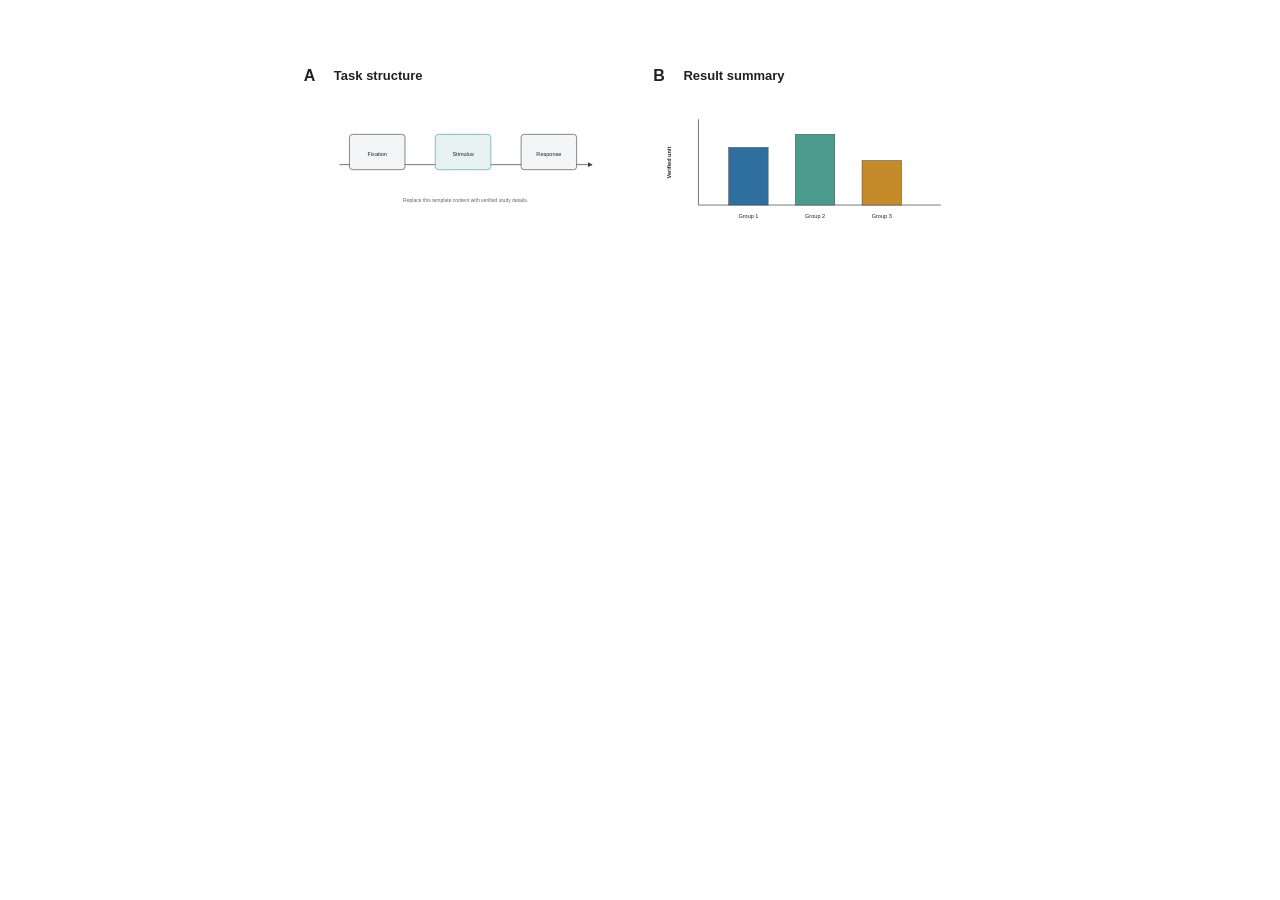
==== assets/html-figure-template/index.html @ 68eb80d0 "Add academic figure refiner skill" ====
<!doctype html>
<html lang="en">
  <head>
    <meta charset="utf-8" />
    <meta name="viewport" content="width=device-width, initial-scale=1" />
    <meta name="lavish-live-reload" content="root" />
    <title>Academic Figure</title>
    <link rel="stylesheet" href="styles.css" />
  </head>
  <body>
    <main class="figure-page">
      <figure class="paper-figure" aria-label="Publication-ready academic figure">
        <section class="panel panel-a" aria-labelledby="panel-a-title">
          <div class="panel-label">A</div>
          <h2 id="panel-a-title">Task structure</h2>
          <svg class="diagram" viewBox="0 0 640 260" role="img" aria-label="Example task timeline">
            <defs>
              <marker id="arrow" viewBox="0 0 10 10" refX="8" refY="5" markerWidth="7" markerHeight="7" orient="auto-start-reverse">
                <path d="M 0 0 L 10 5 L 0 10 z" />
              </marker>
            </defs>
            <line class="axis-line" x1="70" y1="130" x2="570" y2="130" marker-end="url(#arrow)" />
            <g class="phase" transform="translate(90 70)">
              <rect width="110" height="70" rx="6" />
              <text x="55" y="42" text-anchor="middle">Fixation</text>
            </g>
            <g class="phase accent" transform="translate(260 70)">
              <rect width="110" height="70" rx="6" />
              <text x="55" y="42" text-anchor="middle">Stimulus</text>
            </g>
            <g class="phase" transform="translate(430 70)">
              <rect width="110" height="70" rx="6" />
              <text x="55" y="42" text-anchor="middle">Response</text>
            </g>
            <text class="small-note" x="320" y="205" text-anchor="middle">Replace this template content with verified study details.</text>
          </svg>
        </section>

        <section class="panel panel-b" aria-labelledby="panel-b-title">
          <div class="panel-label">B</div>
          <h2 id="panel-b-title">Result summary</h2>
          <svg class="chart" viewBox="0 0 640 260" role="img" aria-label="Example vector chart">
            <line class="axis-line" x1="90" y1="210" x2="570" y2="210" />
            <line class="axis-line" x1="90" y1="40" x2="90" y2="210" />
            <rect class="bar bar-one" x="150" y="96" width="78" height="114" />
            <rect class="bar bar-two" x="282" y="70" width="78" height="140" />
            <rect class="bar bar-three" x="414" y="122" width="78" height="88" />
            <text x="189" y="235" text-anchor="middle">Group 1</text>
            <text x="321" y="235" text-anchor="middle">Group 2</text>
            <text x="453" y="235" text-anchor="middle">Group 3</text>
            <text class="axis-title" x="35" y="126" transform="rotate(-90 35 126)" text-anchor="middle">Verified unit</text>
          </svg>
        </section>
      </figure>
    </main>
  </body>
</html>
---- assets/html-figure-template/styles.css ----
:root {
  --figure-width: 178mm;
  --font-sans: Arial, Helvetica, sans-serif;
  --ink: #202124;
  --muted: #5f6368;
  --line: #3c4043;
  --panel-gap: 7mm;
  --label-size: 16px;
  --title-size: 13px;
  --body-size: 11px;
  --note-size: 10px;
  --accent-blue: #2f6f9f;
  --accent-teal: #4b9b8f;
  --accent-gold: #c58b2b;
  --soft-gray: #f3f5f6;
}

* {
  box-sizing: border-box;
}

body {
  margin: 0;
  background: #ffffff;
  color: var(--ink);
  font-family: var(--font-sans);
}

.figure-page {
  min-height: 100vh;
  display: grid;
  place-items: start center;
  padding: 18mm;
}

.paper-figure {
  width: min(100%, var(--figure-width));
  margin: 0;
  display: grid;
  grid-template-columns: 1fr 1fr;
  gap: var(--panel-gap);
}

.panel {
  position: relative;
  min-width: 0;
  background: #ffffff;
}

.panel-label {
  position: absolute;
  top: 0;
  left: 0;
  font-size: var(--label-size);
  font-weight: 700;
  line-height: 1;
}

.panel h2 {
  margin: 0 0 4mm 8mm;
  font-size: var(--title-size);
  line-height: 1.2;
  font-weight: 700;
}

svg {
  display: block;
  width: 100%;
  height: auto;
  overflow: visible;
  font-family: var(--font-sans);
  font-size: var(--body-size);
  fill: var(--ink);
}

.axis-line {
  stroke: var(--line);
  stroke-width: 1.4;
  fill: none;
}

marker path {
  fill: var(--line);
}

.phase rect {
  fill: var(--soft-gray);
  stroke: var(--line);
  stroke-width: 1.2;
}

.phase.accent rect {
  fill: #e7f1f0;
  stroke: var(--accent-teal);
}

.small-note {
  font-size: var(--note-size);
  fill: var(--muted);
}

.bar {
  stroke: var(--line);
  stroke-width: 1;
}

.bar-one {
  fill: var(--accent-blue);
}

.bar-two {
  fill: var(--accent-teal);
}

.bar-three {
  fill: var(--accent-gold);
}

.axis-title {
  font-weight: 700;
}

@media (max-width: 720px) {
  .figure-page {
    padding: 16px;
  }

  .paper-figure {
    grid-template-columns: 1fr;
    gap: 24px;
  }
}

@media print {
  .figure-page {
    min-height: auto;
    padding: 0;
  }

  .paper-figure {
    width: var(--figure-width);
  }
}
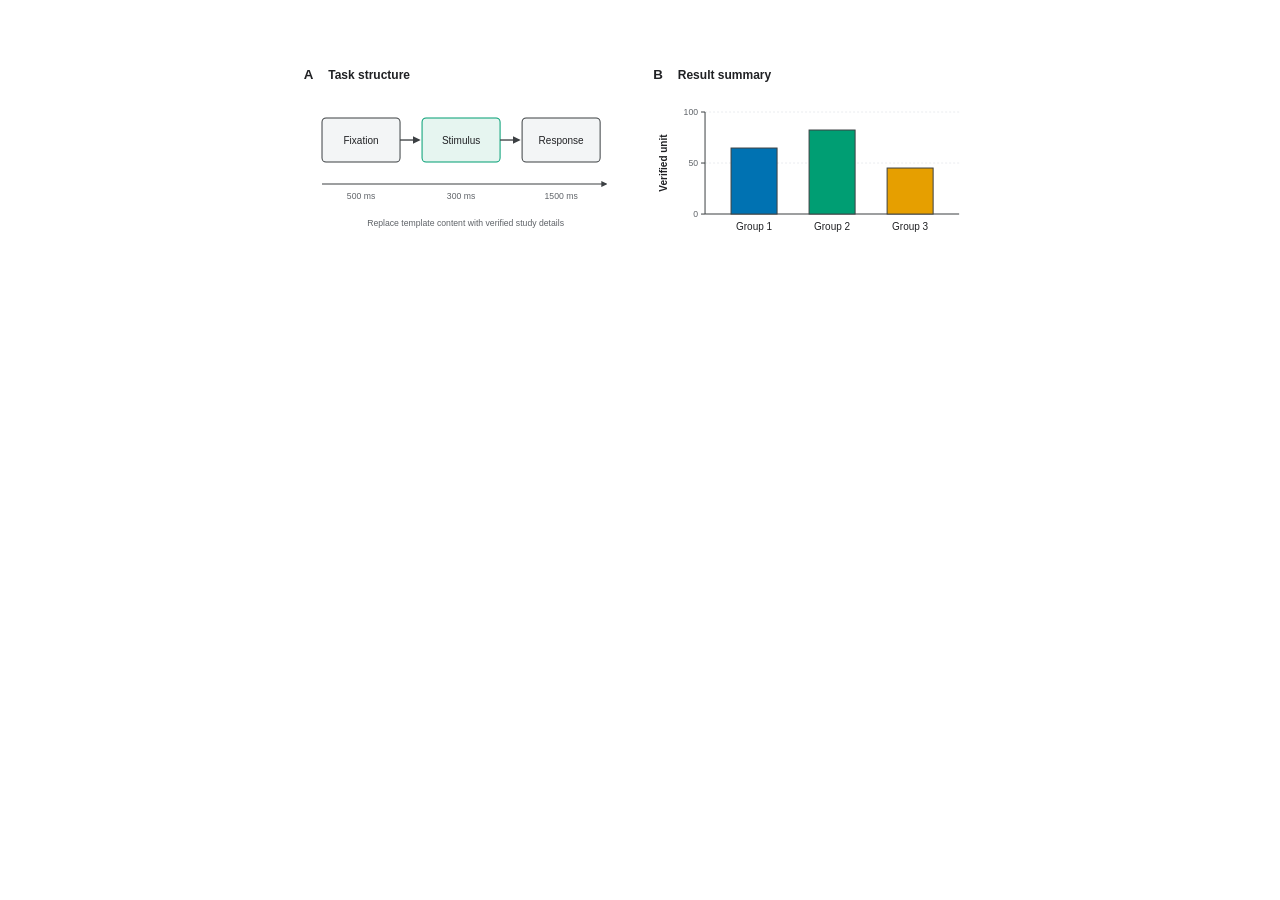
==== commit f2fe7fb6: "feat: upgrade HTML template scale, export/audit script, standards, and AI/ML recipes" ====
--- a/assets/html-figure-template/index.html
+++ b/assets/html-figure-template/index.html
@@ -13,42 +13,64 @@
         <section class="panel panel-a" aria-labelledby="panel-a-title">
           <div class="panel-label">A</div>
           <h2 id="panel-a-title">Task structure</h2>
-          <svg class="diagram" viewBox="0 0 640 260" role="img" aria-label="Example task timeline">
+          <!-- 1:1 SVG user-unit mapping: column width at 178 mm / 2 cols (7 mm gap) is ~323 px at 96 dpi -->
+          <svg class="diagram" viewBox="0 0 323 150" role="img" aria-label="Example task timeline">
             <defs>
-              <marker id="arrow" viewBox="0 0 10 10" refX="8" refY="5" markerWidth="7" markerHeight="7" orient="auto-start-reverse">
+              <marker id="arrow" viewBox="0 0 10 10" refX="8" refY="5" markerWidth="6" markerHeight="6" orient="auto-start-reverse">
                 <path d="M 0 0 L 10 5 L 0 10 z" />
               </marker>
             </defs>
-            <line class="axis-line" x1="70" y1="130" x2="570" y2="130" marker-end="url(#arrow)" />
-            <g class="phase" transform="translate(90 70)">
-              <rect width="110" height="70" rx="6" />
-              <text x="55" y="42" text-anchor="middle">Fixation</text>
+
+            <g class="phase" transform="translate(18 24)">
+              <rect width="78" height="44" rx="4" />
+              <text x="39" y="25.5" text-anchor="middle">Fixation</text>
             </g>
-            <g class="phase accent" transform="translate(260 70)">
-              <rect width="110" height="70" rx="6" />
-              <text x="55" y="42" text-anchor="middle">Stimulus</text>
+            <line class="connector-line" x1="96" y1="46" x2="115" y2="46" marker-end="url(#arrow)" />
+
+            <g class="phase accent" transform="translate(118 24)">
+              <rect width="78" height="44" rx="4" />
+              <text x="39" y="25.5" text-anchor="middle">Stimulus</text>
             </g>
-            <g class="phase" transform="translate(430 70)">
-              <rect width="110" height="70" rx="6" />
-              <text x="55" y="42" text-anchor="middle">Response</text>
+            <line class="connector-line" x1="196" y1="46" x2="215" y2="46" marker-end="url(#arrow)" />
+
+            <g class="phase" transform="translate(218 24)">
+              <rect width="78" height="44" rx="4" />
+              <text x="39" y="25.5" text-anchor="middle">Response</text>
             </g>
-            <text class="small-note" x="320" y="205" text-anchor="middle">Replace this template content with verified study details.</text>
+
+            <line class="axis-line" x1="18" y1="90" x2="302" y2="90" marker-end="url(#arrow)" />
+            <text class="tick-label" x="57" y="105" text-anchor="middle">500 ms</text>
+            <text class="tick-label" x="157" y="105" text-anchor="middle">300 ms</text>
+            <text class="tick-label" x="257" y="105" text-anchor="middle">1500 ms</text>
+            <text class="small-note" x="161.5" y="132" text-anchor="middle">Replace template content with verified study details</text>
           </svg>
         </section>
 
         <section class="panel panel-b" aria-labelledby="panel-b-title">
           <div class="panel-label">B</div>
           <h2 id="panel-b-title">Result summary</h2>
-          <svg class="chart" viewBox="0 0 640 260" role="img" aria-label="Example vector chart">
-            <line class="axis-line" x1="90" y1="210" x2="570" y2="210" />
-            <line class="axis-line" x1="90" y1="40" x2="90" y2="210" />
-            <rect class="bar bar-one" x="150" y="96" width="78" height="114" />
-            <rect class="bar bar-two" x="282" y="70" width="78" height="140" />
-            <rect class="bar bar-three" x="414" y="122" width="78" height="88" />
-            <text x="189" y="235" text-anchor="middle">Group 1</text>
-            <text x="321" y="235" text-anchor="middle">Group 2</text>
-            <text x="453" y="235" text-anchor="middle">Group 3</text>
-            <text class="axis-title" x="35" y="126" transform="rotate(-90 35 126)" text-anchor="middle">Verified unit</text>
+          <svg class="chart" viewBox="0 0 323 150" role="img" aria-label="Example vector chart">
+            <line class="grid-line" x1="52" y1="69" x2="306" y2="69" />
+            <line class="grid-line" x1="52" y1="18" x2="306" y2="18" />
+
+            <line class="axis-line" x1="52" y1="120" x2="306" y2="120" />
+            <line class="axis-line" x1="52" y1="18" x2="52" y2="120" />
+            <line class="axis-line" x1="48" y1="120" x2="52" y2="120" />
+            <line class="axis-line" x1="48" y1="69" x2="52" y2="69" />
+            <line class="axis-line" x1="48" y1="18" x2="52" y2="18" />
+
+            <text class="tick-label" x="45" y="123" text-anchor="end">0</text>
+            <text class="tick-label" x="45" y="72" text-anchor="end">50</text>
+            <text class="tick-label" x="45" y="21" text-anchor="end">100</text>
+
+            <rect class="bar bar-one" x="78" y="54" width="46" height="66" />
+            <rect class="bar bar-two" x="156" y="36" width="46" height="84" />
+            <rect class="bar bar-three" x="234" y="74" width="46" height="46" />
+
+            <text x="101" y="136" text-anchor="middle">Group 1</text>
+            <text x="179" y="136" text-anchor="middle">Group 2</text>
+            <text x="257" y="136" text-anchor="middle">Group 3</text>
+            <text class="axis-title" x="14" y="69" transform="rotate(-90 14 69)" text-anchor="middle">Verified unit</text>
           </svg>
         </section>
       </figure>
--- a/assets/html-figure-template/styles.css
+++ b/assets/html-figure-template/styles.css
@@ -1,22 +1,48 @@
 :root {
+  /* Target paper width: Nature/standard double-column (178 mm ≈ 672.8 px at 96 dpi).
+     With 2 equal columns and 7 mm gap, each panel is ~323 px wide. */
   --figure-width: 178mm;
-  --font-sans: Arial, Helvetica, sans-serif;
+  --panel-gap: 7mm;
+  --font-sans: Arial, Helvetica, "Liberation Sans", sans-serif;
+
+  /* Publication typography in physical pt units (1 pt = 1.333 px at 96 dpi) */
+  --label-size: 10pt;
+  --title-size: 9pt;
+  --body-size: 7.5pt;
+  --tick-size: 6.5pt;
+  --note-size: 6.5pt;
+
+  /* Print-safe stroke weights */
+  --stroke-axis: 0.75pt;
+  --stroke-line: 1pt;
+  --stroke-grid: 0.5pt;
+
+  /* Neutral inks and surfaces */
   --ink: #202124;
   --muted: #5f6368;
   --line: #3c4043;
-  --panel-gap: 7mm;
-  --label-size: 16px;
-  --title-size: 13px;
-  --body-size: 11px;
-  --note-size: 10px;
-  --accent-blue: #2f6f9f;
-  --accent-teal: #4b9b8f;
-  --accent-gold: #c58b2b;
+  --grid-line: #e0e3e7;
   --soft-gray: #f3f5f6;
+
+  /* Color-blind-safe Okabe-Ito-inspired palette */
+  --accent-blue: #0072b2;
+  --accent-teal: #009e73;
+  --accent-orange: #d55e00;
+  --accent-gold: #e69f00;
+  --accent-purple: #cc79a7;
+  --accent-sky: #56b4e9;
+
+  /* Muted fills for diagram blocks and highlighted regions */
+  --tint-blue: #e8f2f8;
+  --tint-teal: #e6f5f0;
+  --tint-orange: #faede4;
+  --tint-gold: #fcf4e1;
 }
 
 * {
   box-sizing: border-box;
+  print-color-adjust: exact;
+  -webkit-print-color-adjust: exact;
 }
 
 body {
@@ -31,14 +57,17 @@
   display: grid;
   place-items: start center;
   padding: 18mm;
+  overflow-x: auto;
 }
 
 .paper-figure {
-  width: min(100%, var(--figure-width));
+  width: var(--figure-width);
+  min-width: var(--figure-width);
   margin: 0;
   display: grid;
   grid-template-columns: 1fr 1fr;
   gap: var(--panel-gap);
+  background: #ffffff;
 }
 
 .panel {
@@ -57,7 +86,7 @@
 }
 
 .panel h2 {
-  margin: 0 0 4mm 8mm;
+  margin: 0 0 3mm 6.5mm;
   font-size: var(--title-size);
   line-height: 1.2;
   font-weight: 700;
@@ -75,7 +104,20 @@
 
 .axis-line {
   stroke: var(--line);
-  stroke-width: 1.4;
+  stroke-width: var(--stroke-axis);
+  fill: none;
+}
+
+.grid-line {
+  stroke: var(--grid-line);
+  stroke-width: var(--stroke-grid);
+  stroke-dasharray: 2 2;
+  fill: none;
+}
+
+.connector-line {
+  stroke: var(--line);
+  stroke-width: var(--stroke-line);
   fill: none;
 }
 
@@ -86,12 +128,17 @@
 .phase rect {
   fill: var(--soft-gray);
   stroke: var(--line);
-  stroke-width: 1.2;
+  stroke-width: var(--stroke-axis);
 }
 
 .phase.accent rect {
-  fill: #e7f1f0;
+  fill: var(--tint-teal);
   stroke: var(--accent-teal);
+}
+
+.tick-label {
+  font-size: var(--tick-size);
+  fill: var(--muted);
 }
 
 .small-note {
@@ -101,7 +148,7 @@
 
 .bar {
   stroke: var(--line);
-  stroke-width: 1;
+  stroke-width: var(--stroke-axis);
 }
 
 .bar-one {
@@ -117,24 +164,19 @@
 }
 
 .axis-title {
+  font-size: var(--body-size);
   font-weight: 700;
 }
 
-@media (max-width: 720px) {
-  .figure-page {
-    padding: 16px;
-  }
-
-  .paper-figure {
-    grid-template-columns: 1fr;
-    gap: 24px;
-  }
+@page {
+  margin: 0;
 }
 
 @media print {
   .figure-page {
     min-height: auto;
     padding: 0;
+    overflow: visible;
   }
 
   .paper-figure {
